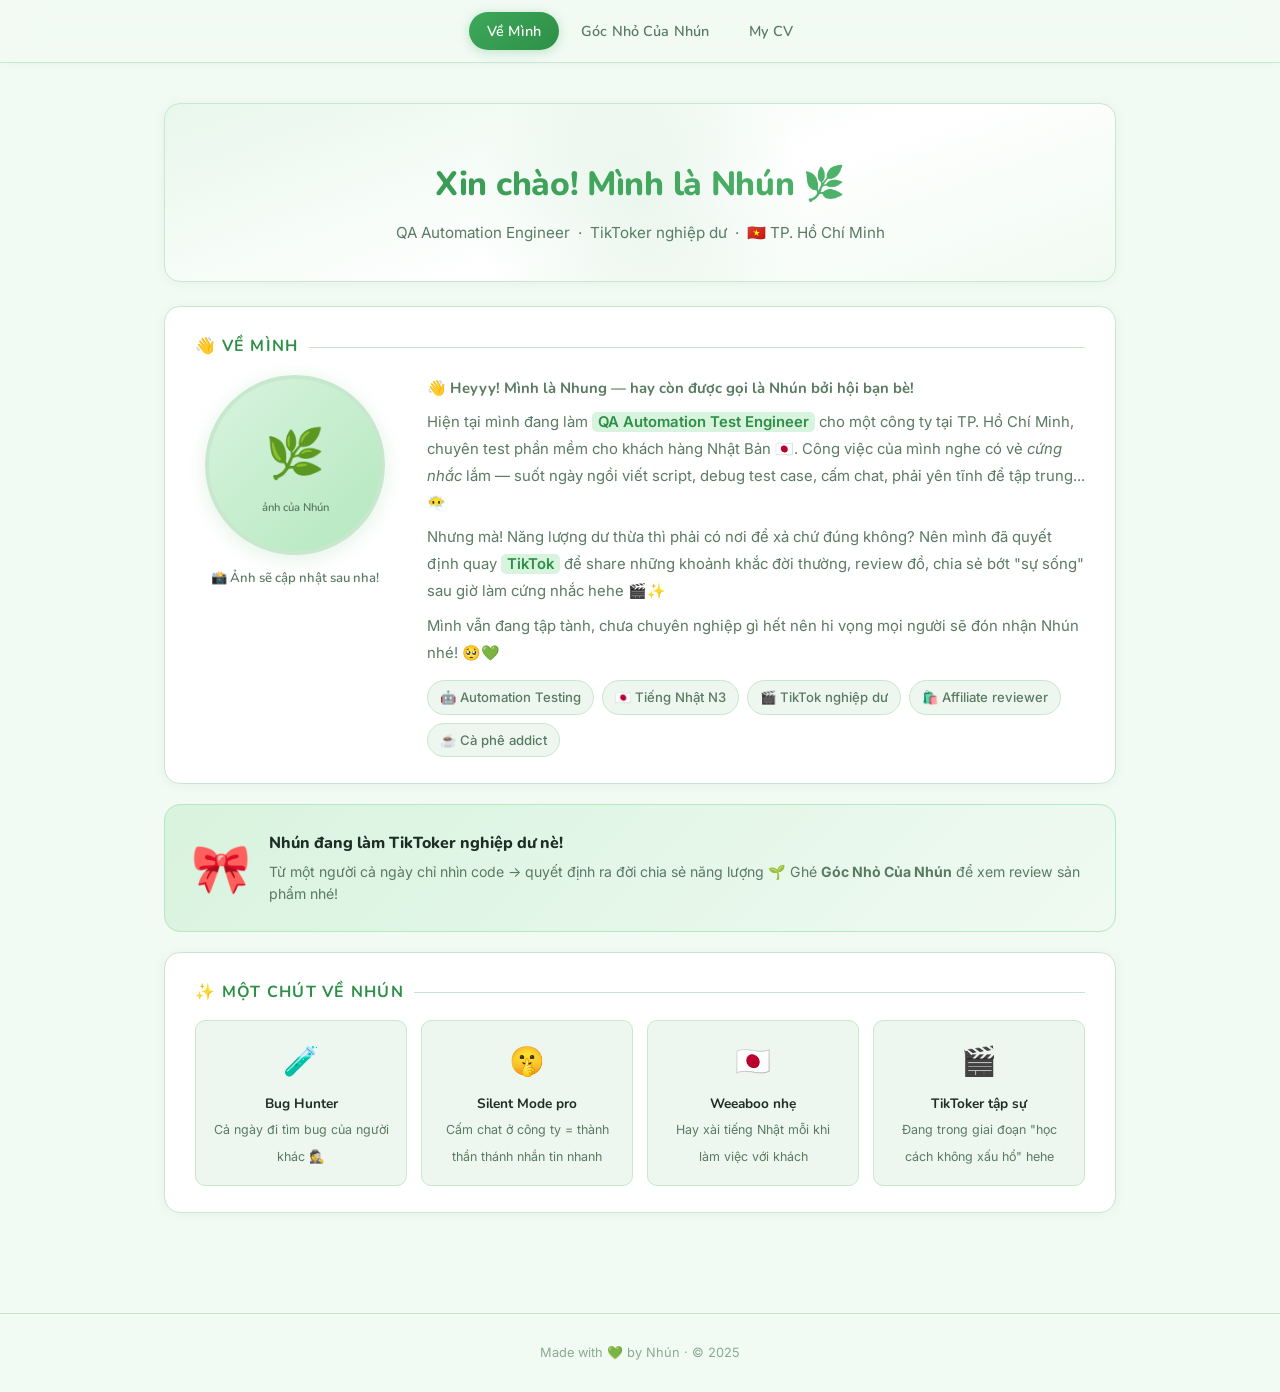
==== index.html @ 7b0ddc3e "Create structure source code" ====
<!DOCTYPE html>
<html lang="vi">

<head>
    <meta charset="UTF-8">
    <meta name="viewport" content="width=device-width, initial-scale=1.0">
    <title>Nhún's Corner | Về Mình</title>
    <meta name="description" content="Trang cá nhân của Nhung — QA Automation Engineer yêu TikTok và mèo.">
    <link rel="stylesheet" href="assets/css/style.css">
    <style>
        /* ===== ABOUT PAGE EXTRAS ===== */
        .about-layout {
            display: grid;
            grid-template-columns: 200px 1fr;
            gap: 32px;
            align-items: start;
        }

        .avatar-col {
            display: flex;
            flex-direction: column;
            align-items: center;
            gap: 12px;
        }

        /* Photo placeholder — user can replace src with real photo */
        .avatar-photo {
            width: 180px;
            height: 180px;
            border-radius: 50%;
            object-fit: cover;
            border: 4px solid var(--border);
            box-shadow: 0 4px 20px rgba(61, 168, 90, 0.15);
            background: var(--green-100);
            display: flex;
            align-items: center;
            justify-content: center;
            font-size: 4rem;
            overflow: hidden;
        }

        .avatar-photo img {
            width: 100%;
            height: 100%;
            object-fit: cover;
            border-radius: 50%;
        }

        .avatar-placeholder {
            width: 180px;
            height: 180px;
            border-radius: 50%;
            background: linear-gradient(135deg, var(--green-100), var(--green-200));
            border: 4px solid var(--border);
            box-shadow: 0 4px 20px rgba(61, 168, 90, 0.15);
            display: flex;
            flex-direction: column;
            align-items: center;
            justify-content: center;
            gap: 4px;
            cursor: pointer;
            transition: border-color 0.2s;
            font-size: 0;
        }

        .avatar-placeholder::before {
            content: '🌿';
            font-size: 3rem;
        }

        .avatar-placeholder::after {
            content: 'ảnh của Nhún';
            font-size: 0.7rem;
            color: var(--text-muted);
            font-family: 'Nunito', sans-serif;
            font-weight: 600;
        }

        .avatar-name {
            font-family: 'Nunito', sans-serif;
            font-size: 0.82rem;
            color: var(--text-muted);
            text-align: center;
            font-weight: 600;
        }

        .bio-col {}

        .bio-intro {
            font-family: 'Nunito', sans-serif;
            font-size: 1.05rem;
            font-weight: 700;
            color: var(--text);
            margin-bottom: 12px;
            line-height: 1.5;
        }

        .bio-intro .wave { animation: wave 1.4s infinite; display: inline-block; }

        @keyframes wave {
            0%, 100% { transform: rotate(0deg); }
            25% { transform: rotate(20deg); }
            75% { transform: rotate(-10deg); }
        }

        .bio-text {
            font-size: 0.94rem;
            color: var(--text-muted);
            line-height: 1.85;
            margin-bottom: 10px;
        }

        .bio-text:last-child { margin-bottom: 0; }

        .highlight {
            background: var(--green-100);
            color: var(--accent2);
            border-radius: 5px;
            padding: 1px 6px;
            font-weight: 600;
        }

        .emoji-row {
            display: flex;
            flex-wrap: wrap;
            gap: 8px;
            margin-top: 14px;
        }

        .emoji-chip {
            display: inline-flex;
            align-items: center;
            gap: 5px;
            background: var(--bg-card2);
            border: 1px solid var(--border);
            border-radius: 99px;
            padding: 5px 12px;
            font-size: 0.82rem;
            color: var(--text-muted);
            font-weight: 500;
            transition: border-color 0.2s;
        }

        .emoji-chip:hover {
            border-color: var(--accent-soft);
            color: var(--accent2);
        }

        /* ===== FUN SECTION ===== */
        .fun-grid {
            display: grid;
            grid-template-columns: repeat(auto-fit, minmax(200px, 1fr));
            gap: 14px;
        }

        .fun-card {
            background: var(--bg-card2);
            border: 1px solid var(--border);
            border-radius: var(--radius-sm);
            padding: 16px;
            text-align: center;
            transition: transform 0.2s, box-shadow 0.2s;
        }

        .fun-card:hover {
            transform: translateY(-3px);
            box-shadow: 0 6px 20px rgba(61, 168, 90, 0.1);
        }

        .fun-card .icon {
            font-size: 1.8rem;
            display: block;
            margin-bottom: 6px;
        }

        .fun-card .label {
            font-family: 'Nunito', sans-serif;
            font-size: 0.85rem;
            font-weight: 700;
            color: var(--text);
            display: block;
        }

        .fun-card .desc {
            font-size: 0.78rem;
            color: var(--text-muted);
            margin-top: 3px;
        }

        /* ===== TIKTOK BANNER ===== */
        .tiktok-banner {
            background: linear-gradient(135deg, var(--green-100), #f0faf2);
            border: 1.5px solid var(--accent-soft);
            border-radius: var(--radius);
            padding: 22px 26px;
            display: flex;
            align-items: center;
            gap: 18px;
            margin-bottom: 20px;
        }

        .tiktok-banner .big-icon {
            font-size: 3rem;
            flex-shrink: 0;
        }

        .tiktok-banner h3 {
            font-family: 'Nunito', sans-serif;
            font-size: 1rem;
            font-weight: 800;
            color: var(--text);
            margin-bottom: 4px;
        }

        .tiktok-banner p {
            font-size: 0.88rem;
            color: var(--text-muted);
            line-height: 1.6;
        }

        /* ===== RESPONSIVE ===== */
        @media (max-width: 640px) {
            .about-layout {
                grid-template-columns: 1fr;
            }
            .avatar-col { flex-direction: row; gap: 16px; }
            .avatar-placeholder { width: 90px; height: 90px; flex-shrink: 0; }
            .avatar-placeholder::before { font-size: 2rem; }
            .avatar-name { font-size: 0.75rem; }
            .bio-intro { font-size: 0.95rem; }
            .tiktok-banner { flex-direction: column; text-align: center; }
        }
    </style>
</head>

<body>
    <nav class="navbar">
        <a href="index.html" class="active">Về Mình</a>
        <a href="goc-nho.html">Góc Nhỏ Của Nhún</a>
        <a href="#" onclick="alert('Vui lòng liên hệ gmail nhung14042001@gmail.com'); return false;">My CV</a>
    </nav>

    <main class="container">

        <!-- ===== PROFILE HEADER ===== -->
        <header class="profile-header">
            <h1>Xin chào! Mình là Nhún 🌿</h1>
            <p class="subtitle">QA Automation Engineer &nbsp;·&nbsp; TikToker nghiệp dư &nbsp;·&nbsp; 🇻🇳 TP. Hồ Chí Minh</p>
        </header>

        <!-- ===== ABOUT ME ===== -->
        <section class="content-section" id="about">
            <h2>👋 Về Mình</h2>

            <div class="about-layout">
                <!-- Photo column -->
                <div class="avatar-col">
                    <!-- 
                        ★ Để thêm ảnh thật: 
                           1. Đặt ảnh vào thư mục assets/images/ 
                           2. Thay div.avatar-placeholder bên dưới bằng:
                              <img class="avatar-photo" src="assets/images/avatar.jpg" alt="Nhung">
                    -->
                    <div class="avatar-placeholder" title="Ảnh của Nhún sẽ ở đây ✨"></div>
                    <span class="avatar-name">📸 Ảnh sẽ cập nhật sau nha!</span>
                </div>

                <!-- Bio column -->
                <div class="bio-col">
                    <p class="bio-intro">
                        <span class="wave">👋</span> Heyyy! Mình là <strong>Nhung</strong> — hay còn được gọi là <strong>Nhún</strong> bởi hội bạn bè!
                    </p>
                    <p class="bio-text">
                        Hiện tại mình đang làm <span class="highlight">QA Automation Test Engineer</span> cho một công ty tại TP. Hồ Chí Minh, chuyên test phần mềm cho khách hàng Nhật Bản 🇯🇵. Công việc của mình nghe có vẻ <em>cứng nhắc</em> lắm — suốt ngày ngồi viết script, debug test case, cấm chat, phải yên tĩnh để tập trung... 😶‍🌫️
                    </p>
                    <p class="bio-text">
                        Nhưng mà! Năng lượng dư thừa thì phải có nơi để xả chứ đúng không? Nên mình đã quyết định quay <span class="highlight">TikTok</span> để share những khoảnh khắc đời thường, review đồ, chia sẻ bớt "sự sống" sau giờ làm cứng nhắc hehe 🎬✨
                    </p>
                    <p class="bio-text">
                        Mình vẫn đang tập tành, chưa chuyên nghiệp gì hết nên hi vọng mọi người sẽ đón nhận Nhún nhé! 🥺💚
                    </p>

                    <div class="emoji-row">
                        <span class="emoji-chip">🤖 Automation Testing</span>
                        <span class="emoji-chip">🇯🇵 Tiếng Nhật N3</span>
                        <span class="emoji-chip">🎬 TikTok nghiệp dư</span>
                        <span class="emoji-chip">🛍️ Affiliate reviewer</span>
                        <span class="emoji-chip">☕ Cà phê addict</span>
                    </div>
                </div>
            </div>
        </section>

        <!-- ===== TIKTOK BANNER ===== -->
        <div class="tiktok-banner">
            <span class="big-icon">🎀</span>
            <div>
                <h3>Nhún đang làm TikToker nghiệp dư nè!</h3>
                <p>Từ một người cả ngày chỉ nhìn code → quyết định ra đời chia sẻ năng lượng 🌱 Ghé <strong>Góc Nhỏ Của Nhún</strong> để xem review sản phẩm nhé!</p>
            </div>
        </div>

        <!-- ===== FUN FACTS ===== -->
        <section class="content-section" id="fun">
            <h2>✨ Một chút về Nhún</h2>
            <div class="fun-grid">
                <div class="fun-card">
                    <span class="icon">🧪</span>
                    <span class="label">Bug Hunter</span>
                    <span class="desc">Cả ngày đi tìm bug của người khác 🕵️</span>
                </div>
                <div class="fun-card">
                    <span class="icon">🤫</span>
                    <span class="label">Silent Mode pro</span>
                    <span class="desc">Cấm chat ở công ty = thành thần thánh nhắn tin nhanh</span>
                </div>
                <div class="fun-card">
                    <span class="icon">🇯🇵</span>
                    <span class="label">Weeaboo nhẹ</span>
                    <span class="desc">Hay xài tiếng Nhật mỗi khi làm việc với khách</span>
                </div>
                <div class="fun-card">
                    <span class="icon">🎬</span>
                    <span class="label">TikToker tập sự</span>
                    <span class="desc">Đang trong giai đoạn "học cách không xấu hổ" hehe</span>
                </div>
            </div>
        </section>

    </main>

    <footer>
        <p>Made with 💚 by Nhún · © 2025</p>
    </footer>
</body>

</html>
---- assets/css/style.css ----
/* ===== GOOGLE FONTS ===== */
@import url('https://fonts.googleapis.com/css2?family=Nunito:wght@400;500;600;700;800&family=Inter:wght@300;400;500;600&display=swap');

/* ===== DESIGN TOKENS — Light Pastel Green ===== */
:root {
    /* Backgrounds */
    --bg:           #f2faf4;          /* very light sage */
    --bg-card:      #ffffff;
    --bg-card2:     #edf7ef;
    --bg-nav:       rgba(242, 250, 244, 0.92);

    /* Greens */
    --green-50:     #f0faf2;
    --green-100:    #d8f3de;
    --green-200:    #b4e8bf;
    --green-400:    #5bbf77;
    --green-500:    #3da85a;          /* main accent */
    --green-600:    #2e8f47;          /* darker accent */
    --green-700:    #1e6b32;

    /* Accent aliases */
    --accent:       #3da85a;
    --accent2:      #2e8f47;
    --accent-soft:  #b4e8bf;
    --accent-gold:  #f5c842;          /* warm pop */

    /* Text */
    --text:         #1f2e25;          /* deep forest */
    --text-muted:   #5a7a62;
    --text-light:   #8aab90;

    /* Border */
    --border:       #c8e8cd;
    --border-light: #a8d8b0;

    /* Other */
    --radius:       16px;
    --radius-sm:    10px;
    --shadow:       0 2px 20px rgba(61, 168, 90, 0.1);
    --shadow-card:  0 1px 12px rgba(61, 168, 90, 0.08);
}

/* ===== RESET ===== */
*, *::before, *::after {
    box-sizing: border-box;
    margin: 0;
    padding: 0;
}

html { scroll-behavior: smooth; }

body {
    font-family: 'Inter', 'Nunito', sans-serif;
    background: var(--bg);
    color: var(--text);
    line-height: 1.7;
    min-height: 100vh;
    -webkit-font-smoothing: antialiased;
}

/* ===== LAYOUT ===== */
.container {
    max-width: 1000px;
    margin: 0 auto;
    padding: 40px 24px 80px;
}

/* ===== NAVBAR ===== */
.navbar {
    position: sticky;
    top: 0;
    z-index: 100;
    display: flex;
    align-items: center;
    justify-content: center;
    gap: 4px;
    padding: 12px 32px;
    background: var(--bg-nav);
    backdrop-filter: blur(20px);
    -webkit-backdrop-filter: blur(20px);
    border-bottom: 1px solid var(--border);
    box-shadow: 0 1px 8px rgba(61, 168, 90, 0.06);
}

.navbar a {
    text-decoration: none;
    color: var(--text-muted);
    font-family: 'Nunito', sans-serif;
    font-size: 0.9rem;
    font-weight: 600;
    padding: 7px 18px;
    border-radius: 99px;
    transition: all 0.22s ease;
    letter-spacing: 0.01em;
    cursor: pointer;
}

.navbar a:hover {
    background: var(--green-100);
    color: var(--accent2);
}

.navbar a.active {
    background: linear-gradient(135deg, var(--accent), var(--accent2));
    color: #fff;
    box-shadow: 0 2px 12px rgba(61, 168, 90, 0.3);
}

/* ===== PROFILE HEADER ===== */
.profile-header {
    text-align: center;
    padding: 52px 32px 36px;
    background: linear-gradient(160deg, #e8f7ec 0%, #ffffff 55%, #f0faf2 100%);
    border: 1px solid var(--border);
    border-radius: var(--radius);
    margin-bottom: 24px;
    position: relative;
    overflow: hidden;
    box-shadow: var(--shadow-card);
}

.profile-header::before {
    content: '';
    position: absolute;
    top: -80px; left: 50%;
    transform: translateX(-50%);
    width: 360px; height: 360px;
    background: radial-gradient(circle, rgba(61, 168, 90, 0.1) 0%, transparent 65%);
    pointer-events: none;
}

.profile-header h1 {
    font-family: 'Nunito', sans-serif;
    font-size: 2.1rem;
    font-weight: 800;
    letter-spacing: -0.3px;
    background: linear-gradient(90deg, var(--accent2), #5bbf77);
    -webkit-background-clip: text;
    -webkit-text-fill-color: transparent;
    background-clip: text;
    margin-bottom: 6px;
}

.profile-header .subtitle {
    font-size: 0.95rem;
    color: var(--text-muted);
    font-weight: 400;
}

/* ===== SECTION CARDS ===== */
.content-section,
.section {
    background: var(--bg-card);
    border: 1px solid var(--border);
    border-radius: var(--radius);
    padding: 26px 30px;
    margin-bottom: 20px;
    transition: border-color 0.2s ease, box-shadow 0.2s ease;
    box-shadow: var(--shadow-card);
}

.content-section:hover,
.section:hover {
    border-color: var(--border-light);
    box-shadow: 0 4px 20px rgba(61, 168, 90, 0.12);
}

.content-section h2,
.section-title {
    font-family: 'Nunito', sans-serif;
    font-size: 1rem;
    font-weight: 700;
    color: var(--accent2);
    text-transform: uppercase;
    letter-spacing: 0.08em;
    margin-bottom: 14px;
    display: flex;
    align-items: center;
    gap: 10px;
}

.content-section h2::after,
.section-title::after {
    content: '';
    flex: 1;
    height: 1px;
    background: var(--border);
}

.content-section p {
    font-size: 0.93rem;
    color: var(--text-muted);
    margin-bottom: 8px;
    line-height: 1.8;
}

.content-section p:last-child { margin-bottom: 0; }

/* ===== SHOP HEADER (goc-nho) ===== */
.shop-header {
    text-align: center;
    padding: 52px 24px 40px;
    background: linear-gradient(160deg, #e8f7ec 0%, #ffffff 55%, #f0faf2 100%);
    border-bottom: 1px solid var(--border);
    position: relative;
    overflow: hidden;
}

.shop-header::before {
    content: '';
    position: absolute;
    top: -60px; left: 50%;
    transform: translateX(-50%);
    width: 340px; height: 340px;
    background: radial-gradient(circle, rgba(61, 168, 90, 0.1) 0%, transparent 65%);
    pointer-events: none;
}

.shop-header h1 {
    font-family: 'Nunito', sans-serif;
    font-size: 2.1rem;
    font-weight: 800;
    background: linear-gradient(90deg, var(--accent2), #5bbf77);
    -webkit-background-clip: text;
    -webkit-text-fill-color: transparent;
    background-clip: text;
    margin-bottom: 8px;
}

.shop-header p {
    font-size: 0.95rem;
    color: var(--text-muted);
}

/* ===== LOADING STATE ===== */
.loading {
    text-align: center;
    color: var(--text-light);
    font-size: 0.92rem;
    padding: 60px 24px;
    width: 100%;
    grid-column: 1 / -1;
}

/* ===== FOOTER ===== */
footer {
    text-align: center;
    padding: 28px 24px;
    font-size: 0.8rem;
    color: var(--text-light);
    border-top: 1px solid var(--border);
}

/* ===== RESPONSIVE ===== */
@media (max-width: 640px) {
    .container { padding: 24px 16px 60px; }
    .profile-header { padding: 36px 18px 28px; }
    .profile-header h1 { font-size: 1.6rem; }
    .content-section, .section { padding: 20px 16px; }
    .navbar { gap: 2px; padding: 10px 12px; }
    .navbar a { padding: 6px 12px; font-size: 0.82rem; }
}
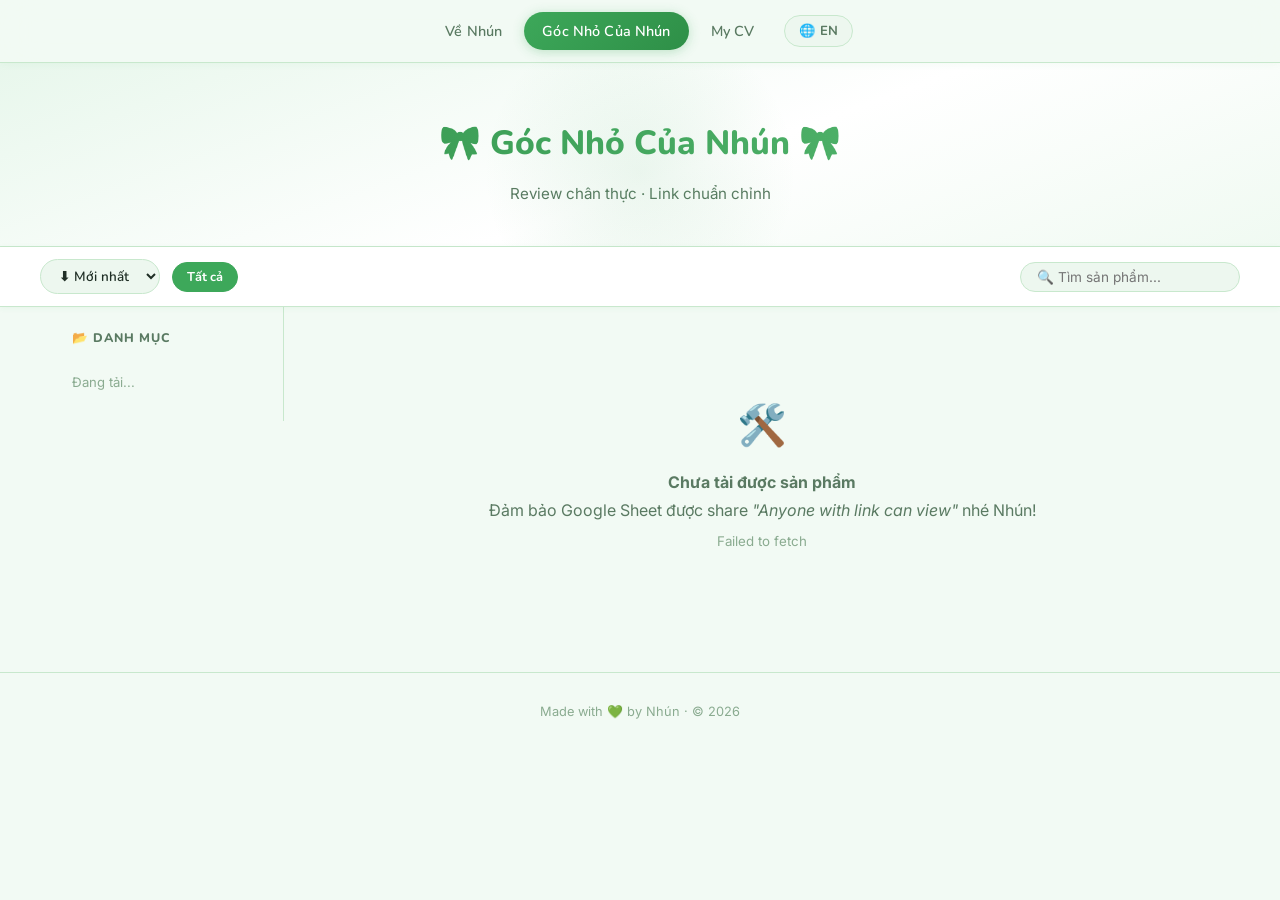
==== commit df110446: "feat: shop as landing page, ve-nhun.html for about, VI/EN lang toggle on all pages" ====
--- a/index.html
+++ b/index.html
@@ -1,337 +1,13 @@
 <!DOCTYPE html>
 <html lang="vi">
-
 <head>
     <meta charset="UTF-8">
     <meta name="viewport" content="width=device-width, initial-scale=1.0">
-    <title>Nhún's Corner | Về Mình</title>
-    <meta name="description" content="Trang cá nhân của Nhung — QA Automation Engineer yêu TikTok và mèo.">
-    <link rel="stylesheet" href="assets/css/style.css">
-    <style>
-        /* ===== ABOUT PAGE EXTRAS ===== */
-        .about-layout {
-            display: grid;
-            grid-template-columns: 200px 1fr;
-            gap: 32px;
-            align-items: start;
-        }
-
-        .avatar-col {
-            display: flex;
-            flex-direction: column;
-            align-items: center;
-            gap: 12px;
-        }
-
-        /* Photo placeholder — user can replace src with real photo */
-        .avatar-photo {
-            width: 180px;
-            height: 180px;
-            border-radius: 50%;
-            object-fit: cover;
-            border: 4px solid var(--border);
-            box-shadow: 0 4px 20px rgba(61, 168, 90, 0.15);
-            background: var(--green-100);
-            display: flex;
-            align-items: center;
-            justify-content: center;
-            font-size: 4rem;
-            overflow: hidden;
-        }
-
-        .avatar-photo img {
-            width: 100%;
-            height: 100%;
-            object-fit: cover;
-            border-radius: 50%;
-        }
-
-        .avatar-placeholder {
-            width: 180px;
-            height: 180px;
-            border-radius: 50%;
-            background: linear-gradient(135deg, var(--green-100), var(--green-200));
-            border: 4px solid var(--border);
-            box-shadow: 0 4px 20px rgba(61, 168, 90, 0.15);
-            display: flex;
-            flex-direction: column;
-            align-items: center;
-            justify-content: center;
-            gap: 4px;
-            cursor: pointer;
-            transition: border-color 0.2s;
-            font-size: 0;
-        }
-
-        .avatar-placeholder::before {
-            content: '🌿';
-            font-size: 3rem;
-        }
-
-        .avatar-placeholder::after {
-            content: 'ảnh của Nhún';
-            font-size: 0.7rem;
-            color: var(--text-muted);
-            font-family: 'Nunito', sans-serif;
-            font-weight: 600;
-        }
-
-        .avatar-name {
-            font-family: 'Nunito', sans-serif;
-            font-size: 0.82rem;
-            color: var(--text-muted);
-            text-align: center;
-            font-weight: 600;
-        }
-
-        .bio-col {}
-
-        .bio-intro {
-            font-family: 'Nunito', sans-serif;
-            font-size: 1.05rem;
-            font-weight: 700;
-            color: var(--text);
-            margin-bottom: 12px;
-            line-height: 1.5;
-        }
-
-        .bio-intro .wave { animation: wave 1.4s infinite; display: inline-block; }
-
-        @keyframes wave {
-            0%, 100% { transform: rotate(0deg); }
-            25% { transform: rotate(20deg); }
-            75% { transform: rotate(-10deg); }
-        }
-
-        .bio-text {
-            font-size: 0.94rem;
-            color: var(--text-muted);
-            line-height: 1.85;
-            margin-bottom: 10px;
-        }
-
-        .bio-text:last-child { margin-bottom: 0; }
-
-        .highlight {
-            background: var(--green-100);
-            color: var(--accent2);
-            border-radius: 5px;
-            padding: 1px 6px;
-            font-weight: 600;
-        }
-
-        .emoji-row {
-            display: flex;
-            flex-wrap: wrap;
-            gap: 8px;
-            margin-top: 14px;
-        }
-
-        .emoji-chip {
-            display: inline-flex;
-            align-items: center;
-            gap: 5px;
-            background: var(--bg-card2);
-            border: 1px solid var(--border);
-            border-radius: 99px;
-            padding: 5px 12px;
-            font-size: 0.82rem;
-            color: var(--text-muted);
-            font-weight: 500;
-            transition: border-color 0.2s;
-        }
-
-        .emoji-chip:hover {
-            border-color: var(--accent-soft);
-            color: var(--accent2);
-        }
-
-        /* ===== FUN SECTION ===== */
-        .fun-grid {
-            display: grid;
-            grid-template-columns: repeat(auto-fit, minmax(200px, 1fr));
-            gap: 14px;
-        }
-
-        .fun-card {
-            background: var(--bg-card2);
-            border: 1px solid var(--border);
-            border-radius: var(--radius-sm);
-            padding: 16px;
-            text-align: center;
-            transition: transform 0.2s, box-shadow 0.2s;
-        }
-
-        .fun-card:hover {
-            transform: translateY(-3px);
-            box-shadow: 0 6px 20px rgba(61, 168, 90, 0.1);
-        }
-
-        .fun-card .icon {
-            font-size: 1.8rem;
-            display: block;
-            margin-bottom: 6px;
-        }
-
-        .fun-card .label {
-            font-family: 'Nunito', sans-serif;
-            font-size: 0.85rem;
-            font-weight: 700;
-            color: var(--text);
-            display: block;
-        }
-
-        .fun-card .desc {
-            font-size: 0.78rem;
-            color: var(--text-muted);
-            margin-top: 3px;
-        }
-
-        /* ===== TIKTOK BANNER ===== */
-        .tiktok-banner {
-            background: linear-gradient(135deg, var(--green-100), #f0faf2);
-            border: 1.5px solid var(--accent-soft);
-            border-radius: var(--radius);
-            padding: 22px 26px;
-            display: flex;
-            align-items: center;
-            gap: 18px;
-            margin-bottom: 20px;
-        }
-
-        .tiktok-banner .big-icon {
-            font-size: 3rem;
-            flex-shrink: 0;
-        }
-
-        .tiktok-banner h3 {
-            font-family: 'Nunito', sans-serif;
-            font-size: 1rem;
-            font-weight: 800;
-            color: var(--text);
-            margin-bottom: 4px;
-        }
-
-        .tiktok-banner p {
-            font-size: 0.88rem;
-            color: var(--text-muted);
-            line-height: 1.6;
-        }
-
-        /* ===== RESPONSIVE ===== */
-        @media (max-width: 640px) {
-            .about-layout {
-                grid-template-columns: 1fr;
-            }
-            .avatar-col { flex-direction: row; gap: 16px; }
-            .avatar-placeholder { width: 90px; height: 90px; flex-shrink: 0; }
-            .avatar-placeholder::before { font-size: 2rem; }
-            .avatar-name { font-size: 0.75rem; }
-            .bio-intro { font-size: 0.95rem; }
-            .tiktok-banner { flex-direction: column; text-align: center; }
-        }
-    </style>
+    <title>Nhún's Corner</title>
+    <meta http-equiv="refresh" content="0; url=goc-nho.html">
+    <script>window.location.replace('goc-nho.html');</script>
 </head>
-
 <body>
-    <nav class="navbar">
-        <a href="index.html" class="active">Về Mình</a>
-        <a href="goc-nho.html">Góc Nhỏ Của Nhún</a>
-        <a href="#" onclick="alert('Vui lòng liên hệ gmail nhung14042001@gmail.com'); return false;">My CV</a>
-    </nav>
-
-    <main class="container">
-
-        <!-- ===== PROFILE HEADER ===== -->
-        <header class="profile-header">
-            <h1>Xin chào! Mình là Nhún 🌿</h1>
-            <p class="subtitle">QA Automation Engineer &nbsp;·&nbsp; TikToker nghiệp dư &nbsp;·&nbsp; 🇻🇳 TP. Hồ Chí Minh</p>
-        </header>
-
-        <!-- ===== ABOUT ME ===== -->
-        <section class="content-section" id="about">
-            <h2>👋 Về Mình</h2>
-
-            <div class="about-layout">
-                <!-- Photo column -->
-                <div class="avatar-col">
-                    <!-- 
-                        ★ Để thêm ảnh thật: 
-                           1. Đặt ảnh vào thư mục assets/images/ 
-                           2. Thay div.avatar-placeholder bên dưới bằng:
-                              <img class="avatar-photo" src="assets/images/avatar.jpg" alt="Nhung">
-                    -->
-                    <div class="avatar-placeholder" title="Ảnh của Nhún sẽ ở đây ✨"></div>
-                    <span class="avatar-name">📸 Ảnh sẽ cập nhật sau nha!</span>
-                </div>
-
-                <!-- Bio column -->
-                <div class="bio-col">
-                    <p class="bio-intro">
-                        <span class="wave">👋</span> Heyyy! Mình là <strong>Nhung</strong> — hay còn được gọi là <strong>Nhún</strong> bởi hội bạn bè!
-                    </p>
-                    <p class="bio-text">
-                        Hiện tại mình đang làm <span class="highlight">QA Automation Test Engineer</span> cho một công ty tại TP. Hồ Chí Minh, chuyên test phần mềm cho khách hàng Nhật Bản 🇯🇵. Công việc của mình nghe có vẻ <em>cứng nhắc</em> lắm — suốt ngày ngồi viết script, debug test case, cấm chat, phải yên tĩnh để tập trung... 😶‍🌫️
-                    </p>
-                    <p class="bio-text">
-                        Nhưng mà! Năng lượng dư thừa thì phải có nơi để xả chứ đúng không? Nên mình đã quyết định quay <span class="highlight">TikTok</span> để share những khoảnh khắc đời thường, review đồ, chia sẻ bớt "sự sống" sau giờ làm cứng nhắc hehe 🎬✨
-                    </p>
-                    <p class="bio-text">
-                        Mình vẫn đang tập tành, chưa chuyên nghiệp gì hết nên hi vọng mọi người sẽ đón nhận Nhún nhé! 🥺💚
-                    </p>
-
-                    <div class="emoji-row">
-                        <span class="emoji-chip">🤖 Automation Testing</span>
-                        <span class="emoji-chip">🇯🇵 Tiếng Nhật N3</span>
-                        <span class="emoji-chip">🎬 TikTok nghiệp dư</span>
-                        <span class="emoji-chip">🛍️ Affiliate reviewer</span>
-                        <span class="emoji-chip">☕ Cà phê addict</span>
-                    </div>
-                </div>
-            </div>
-        </section>
-
-        <!-- ===== TIKTOK BANNER ===== -->
-        <div class="tiktok-banner">
-            <span class="big-icon">🎀</span>
-            <div>
-                <h3>Nhún đang làm TikToker nghiệp dư nè!</h3>
-                <p>Từ một người cả ngày chỉ nhìn code → quyết định ra đời chia sẻ năng lượng 🌱 Ghé <strong>Góc Nhỏ Của Nhún</strong> để xem review sản phẩm nhé!</p>
-            </div>
-        </div>
-
-        <!-- ===== FUN FACTS ===== -->
-        <section class="content-section" id="fun">
-            <h2>✨ Một chút về Nhún</h2>
-            <div class="fun-grid">
-                <div class="fun-card">
-                    <span class="icon">🧪</span>
-                    <span class="label">Bug Hunter</span>
-                    <span class="desc">Cả ngày đi tìm bug của người khác 🕵️</span>
-                </div>
-                <div class="fun-card">
-                    <span class="icon">🤫</span>
-                    <span class="label">Silent Mode pro</span>
-                    <span class="desc">Cấm chat ở công ty = thành thần thánh nhắn tin nhanh</span>
-                </div>
-                <div class="fun-card">
-                    <span class="icon">🇯🇵</span>
-                    <span class="label">Weeaboo nhẹ</span>
-                    <span class="desc">Hay xài tiếng Nhật mỗi khi làm việc với khách</span>
-                </div>
-                <div class="fun-card">
-                    <span class="icon">🎬</span>
-                    <span class="label">TikToker tập sự</span>
-                    <span class="desc">Đang trong giai đoạn "học cách không xấu hổ" hehe</span>
-                </div>
-            </div>
-        </section>
-
-    </main>
-
-    <footer>
-        <p>Made with 💚 by Nhún · © 2025</p>
-    </footer>
+    <p>Đang chuyển hướng... <a href="goc-nho.html">Click vào đây nếu không tự động chuyển</a></p>
 </body>
-
 </html>
